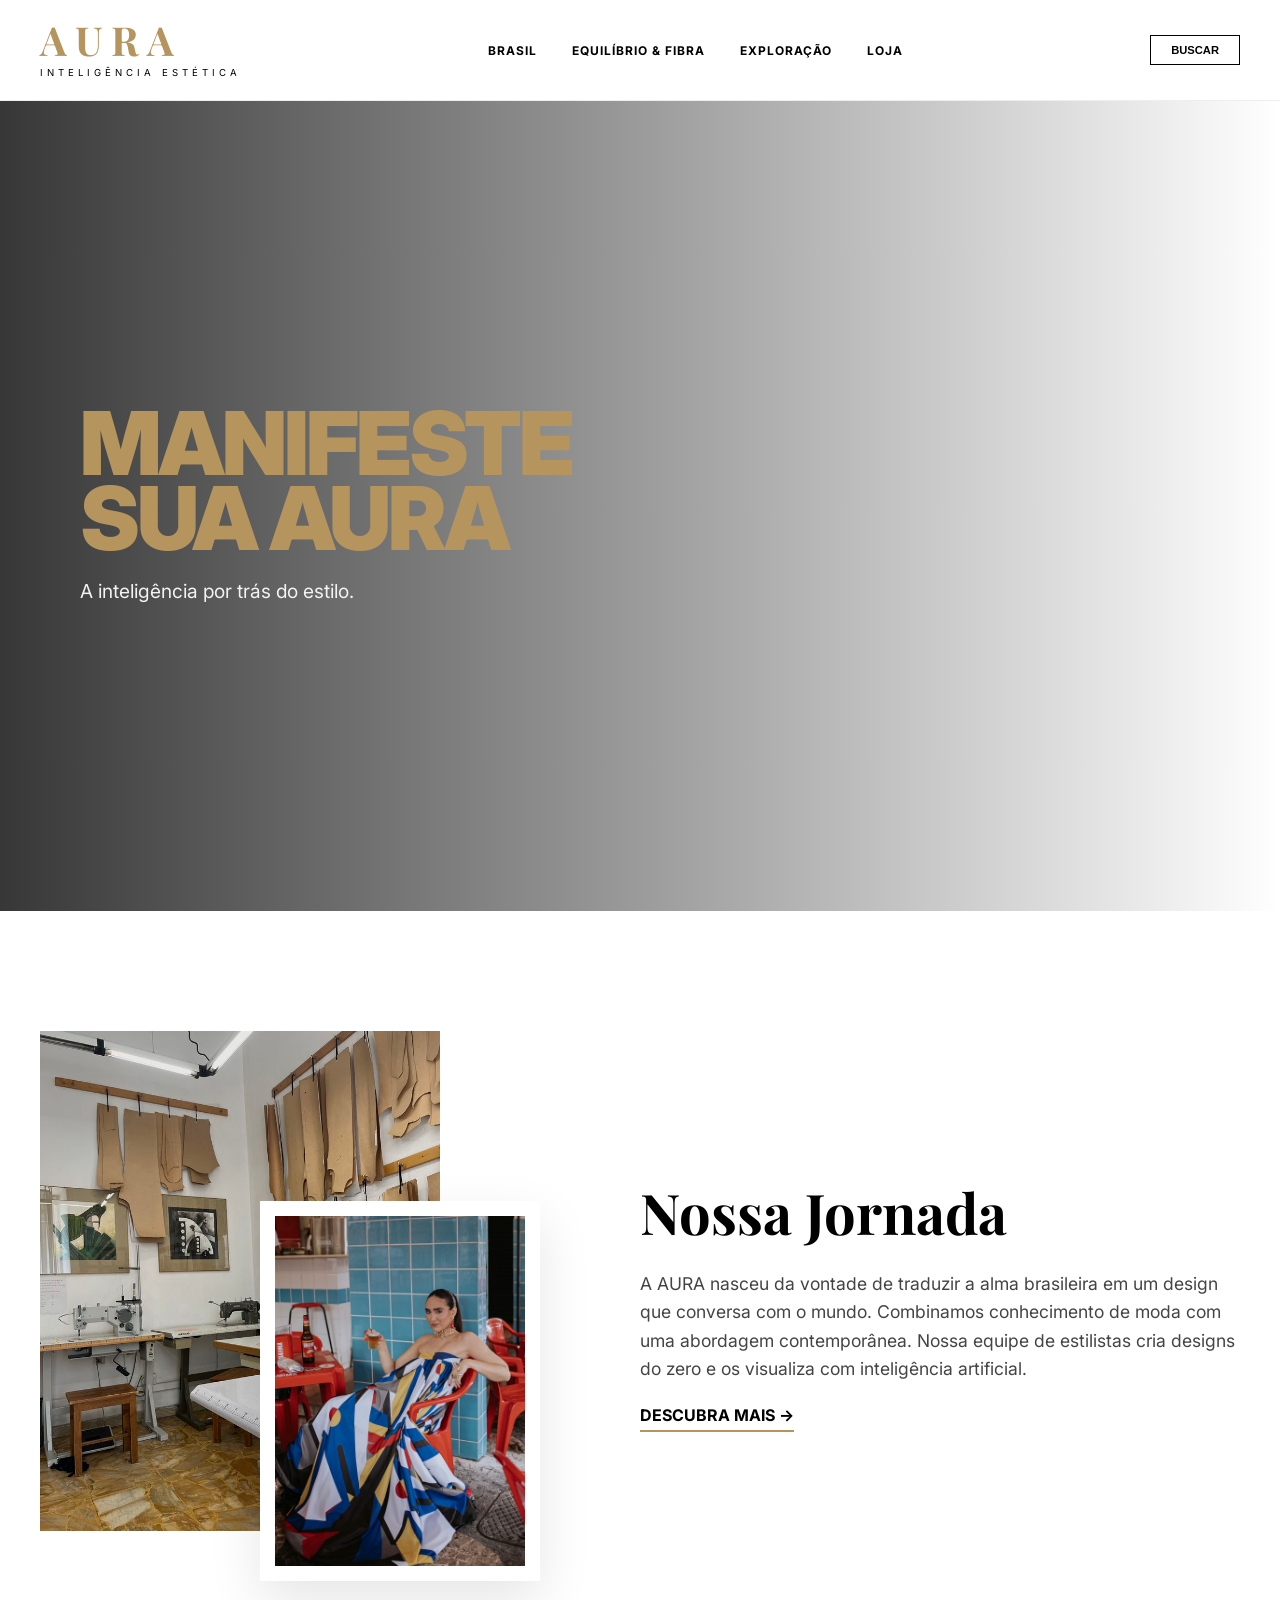
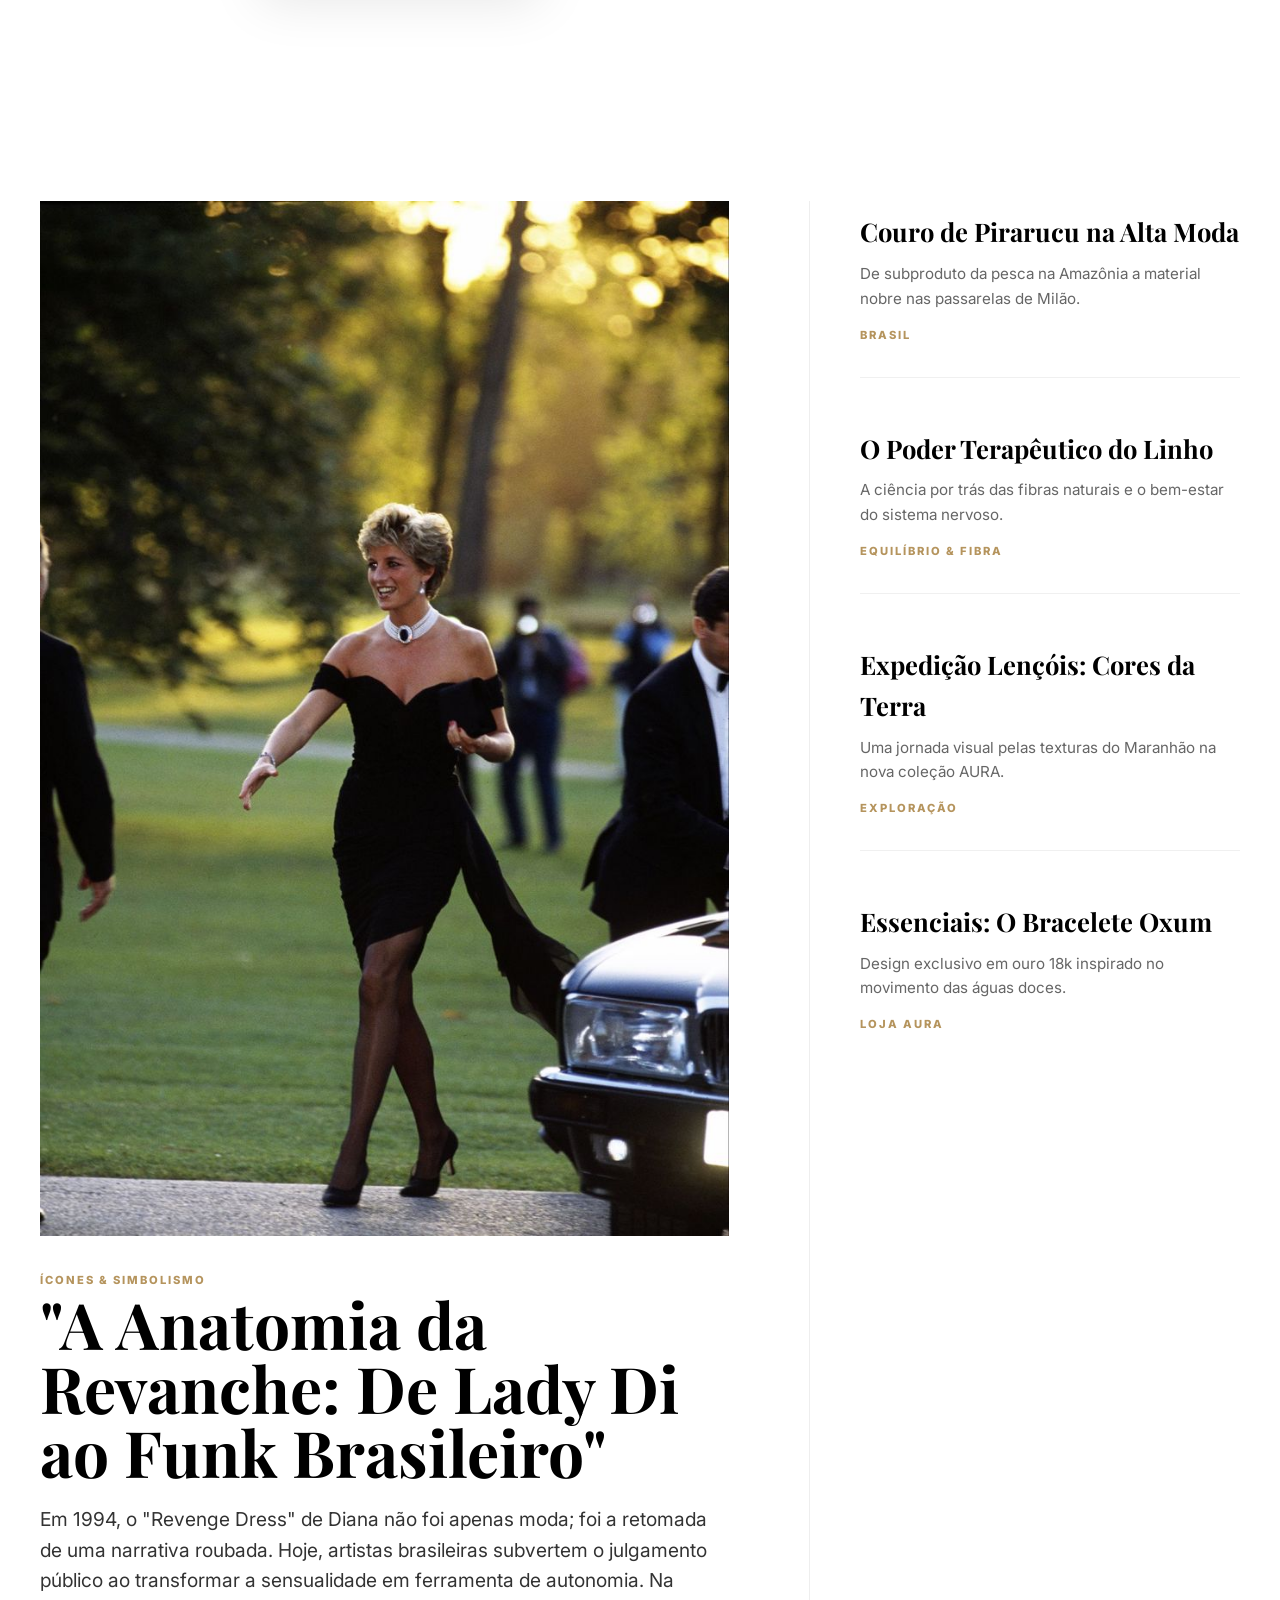
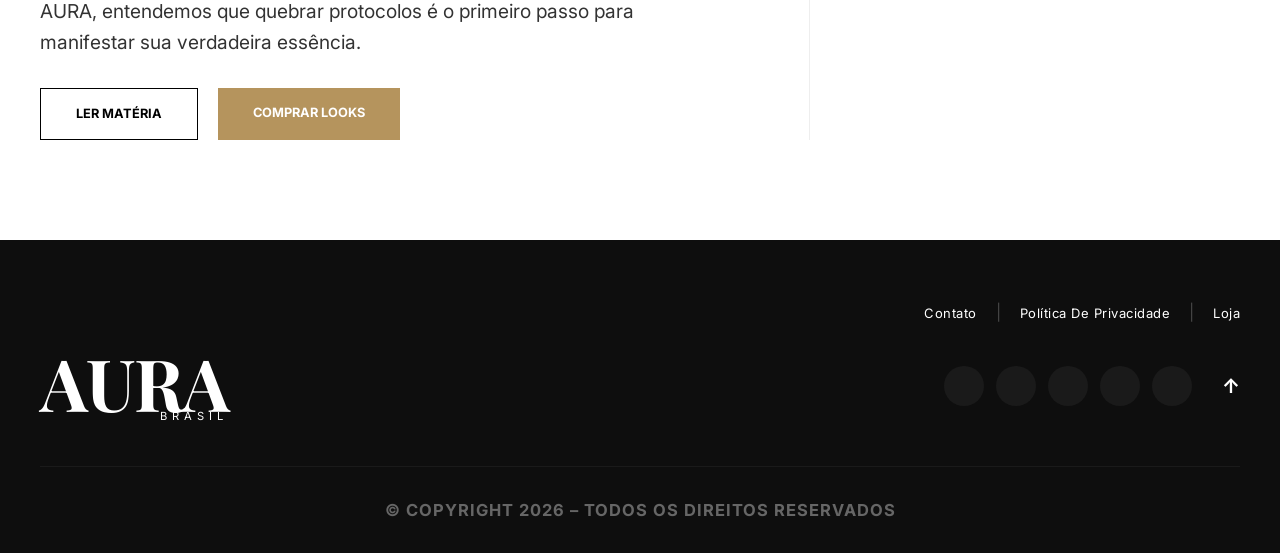
==== index.html @ c64dac4e "Versão local atual" ====
<!DOCTYPE html>
<html lang="pt-BR">
<head>
    <meta charset="UTF-8">
    <meta name="viewport" content="width=device-width, initial-scale=1.0">
    <meta name="description" content="AURA - Moda Global, Inteligência e Estilo">
    <title>AURA | Moda & Inteligência Global</title>
    
    <link href="https://fonts.googleapis.com/css2?family=Inter:wght@300;400;700&family=Playfair+Display:wght@700&display=swap" rel="stylesheet">
    <link rel="stylesheet" href="css/style.css"></head>
<body>

    <header class="cabecalho-principal">
        <div class="container-menu">
            <div class="logotipo">
                <h1>AURA</h1>
                <span>INTELIGÊNCIA ESTÉTICA</span>
            </div>
            
            <nav class="navegacao-principal">
                <ul>
                    <li><a href="seção/brasil.html">BRASIL</a></li>
                    <li><a href="#saude">EQUILÍBRIO & FIBRA</a></li>
                    <li><a href="#exploracao">EXPLORAÇÃO</a></li>
                    <li><a href="#loja" class="link-loja">LOJA</a></li>
                </ul>
            </nav>

            <div class="acoes-cabecalho">
                <button class="botao-busca">BUSCAR</button>
            </div>
        </div>
    </header>

    <section class="porta-entrada">
        <div class="video-container">
            <video autoplay muted loop playsinline class="video-fundo">
                <source src= video/entrada.mp4 type="video/mp4">
            </video>
            <div class="camada-escura"></div> 
        </div>

        <div class="conteudo-entrada">
            <h3 class="lema-aura">MANIFESTE <br> SUA AURA</h3>
            <p class="tagline">A inteligência por trás do estilo.</p>
            <div class="rodape-entrada">
               
            </div>
        </div>
    </section>

    <section id="historia" class="secao-historia">
        <div class="container-historia">
            <div class="imagens-historia">
                <img src= "img/trabalho-1.jpg"alt="Ateliê AURA" class="foto-maior">
                <img src="img/trabalho-2.jpg" alt=" Look AURA" class="foto-menor">
            </div>

            <div class="texto-historia">
                <h2 class="titulo-sessao">Nossa Jornada</h2>
                <p class="paragrafo-historia">
                    A AURA nasceu da vontade de traduzir a alma brasileira em um design que conversa com o mundo. Combinamos conhecimento de moda com uma abordagem contemporânea. Nossa equipe de estilistas cria designs do zero e os visualiza com inteligência artificial. 
                </p>
                <p class="paragrafo-historia">
                    
                </p>
                <a href="#" class="link-historia">DESCUBRA MAIS →</a>
            </div>
        </div>
    </section>

    <main class="grade-revista">
        <article class="artigo-principal">
            <div class="moldura-imagem">
                <img src="img/diana.jpg" alt="Princesa Diana - Revenge Dress"> 
            </div>
            <div class="conteudo-artigo">
                <span class="etiqueta">ÍCONES & SIMBOLISMO</span>
                <h3 class="titulo-destaque">"A Anatomia da Revanche: De Lady Di ao Funk Brasileiro"</h3>
                <p class="resumo">Em 1994, o "Revenge Dress" de Diana não foi apenas moda; foi a retomada de uma narrativa roubada. Hoje, artistas brasileiras subvertem o julgamento público ao transformar a sensualidade em ferramenta de autonomia. Na AURA, entendemos que quebrar protocolos é o primeiro passo para manifestar sua verdadeira essência.</p>
                
                <div class="acoes-artigo">
                    <a href="#" class="botao-ler">LER MATÉRIA</a>
                    <a href="#" class="botao-compra">COMPRAR LOOKS</a>
                </div>
            </div>
        </article>

        <aside class="barra-lateral">
            <article class="artigo-secundario">
                <h3>Couro de Pirarucu na Alta Moda</h3>
                <p>De subproduto da pesca na Amazônia a material nobre nas passarelas de Milão.</p>
                <span class="etiqueta">BRASIL</span>
            </article>

            <article class="artigo-secundario">
                <h3>O Poder Terapêutico do Linho</h3>
                <p>A ciência por trás das fibras naturais e o bem-estar do sistema nervoso.</p>
                <span class="etiqueta">EQUILÍBRIO & FIBRA</span>
            </article>

            <article class="artigo-secundario">
                <h3>Expedição Lençóis: Cores da Terra</h3>
                <p>Uma jornada visual pelas texturas do Maranhão na nova coleção AURA.</p>
                <span class="etiqueta">EXPLORAÇÃO</span>
            </article>

            <article class="artigo-secundario">
                <h3>Essenciais: O Bracelete Oxum</h3>
                <p>Design exclusivo em ouro 18k inspirado no movimento das águas doces.</p>
                <span class="etiqueta">LOJA AURA</span>
            </article>
        </aside>
    </main>
    <footer class="rodape-aura">
    <div class="container-superior-rodape">
        <nav class="links-auxiliares">
            <a href="#">Contato</a>
            <span class="divisor">|</span>
            <a href="#">Política De Privacidade</a>
            <span class="divisor">|</span>
            <a href="#">Loja</a>
        </nav>
    </div>

    <div class="container-principal-rodape">
        <div class="logo-rodape-fundo">
            <h2 class="logo-aura">AURA</h2>
            <span class="sub-logo">BRASIL</span>
        </div>

        <div class="sociais-e-topo">
            <div class="icones-sociais">
                <a href="#" class="circulo-social"><i class="fab fa-facebook-f"></i></a>
                <a href="#" class="circulo-social"><i class="fab fa-twitter"></i></a>
                <a href="#" class="circulo-social"><i class="fab fa-pinterest-p"></i></a>
                <a href="#" class="circulo-social"><i class="fab fa-instagram"></i></a>
                <a href="#" class="circulo-social"><i class="fab fa-tumblr"></i></a>
            </div>
            <a href="index.html" class="seta-topo">↑</a>
        </div>
    </div>

    <div class="copyright-bazaar">
        <h2>© COPYRIGHT 2026 – TODOS OS DIREITOS RESERVADOS </h2>
        
</footer>

</body>



</html>
---- css/style.css ----
:root {
    --ouro: #b5945d;
    --preto: #000000;
    --branco: #ffffff;
    --cinza-suave: #f9f9f9;
    --fonte-serif: 'Playfair Display', serif;
    --fonte-sans: 'Inter', sans-serif;
}

* {
    margin: 0;
    padding: 0;
    box-sizing: border-box;
}

html {
    scroll-behavior: smooth;
}

body {
    background-color: var(--branco);
    font-family: var(--fonte-sans);
    color: var(--preto);
    line-height: 1.6;
}

/* CABEÇALHO  */
.cabecalho-principal {
    background-color: var(--branco);
    border-bottom: 1px solid #eeeeee;
    padding: 20px 0;
    position: sticky;
    top: 0;
    z-index: 1000;
}

.container-menu {
    max-width: 1400px;
    margin: 0 auto;
    display: flex;
    justify-content: space-between;
    align-items: center;
    padding: 0 40px;
}

.logotipo h1 {
    font-family: var(--fonte-serif);
    font-size: 2.5rem;
    letter-spacing: 8px;
    color: var(--ouro);
    line-height: 1;
}

.logotipo span {
    font-size: 0.6rem;
    letter-spacing: 4px;
    display: block;
    color: var(--preto);
    text-align: center;
    margin-top: 5px;
}

.navegacao-principal ul {
    display: flex;
    list-style: none;
    gap: 35px;
}

.navegacao-principal a {
    text-decoration: none;
    color: var(--preto);
    font-size: 0.75rem;
    font-weight: 700;
    letter-spacing: 1px;
    transition: 0.3s;
}

.navegacao-principal a:hover {
    color: var(--ouro);
}

.botao-busca {
    background: none;
    border: 1px solid var(--preto);
    padding: 8px 20px;
    font-size: 0.7rem;
    font-weight: 700;
    cursor: pointer;
}

/* VÍDEO DE ENTRADA*/
.porta-entrada {
    position: relative;
    height: 90vh;
    width: 100%;
    overflow: hidden;
    display: flex;
    align-items: center; 
    justify-content: flex-start; 
}


.video-container {
    position: absolute;
    top: 0;
    left: 0;
    width: 100%;
    height: 100%;
    z-index: -1;
}

.video-fundo {
    width: 100%;
    height: 100%;
    object-fit: cover;
}

.camada-escura {
    position: absolute;
    top: 0;
    left: 0;
    width: 100%;
    height: 100%;
    background: linear-gradient(to right, rgba(5, 5, 5, 0.8) 0%, rgba(0, 0, 0, 0) 100%);
}

.conteudo-entrada {
    max-width: 1400px;
    margin: 0;
    padding: 0 80px; 
    width: 100%;
    display: flex;
    flex-direction: column;
    align-items: flex-start; 
    text-align: left;
    z-index: 2;
}
.lema-aura {
    align-self: flex-start;
}


.lema-aura {
    font-size: clamp(3rem, 10vw, 5.5rem);
    font-weight: 900;
    line-height: 0.85;
    letter-spacing: -3px;
    text-transform: uppercase;
    color: #b5945d;
}

.tagline {
    font-size: 1.2rem;
    color: var(--ouro);
    margin-top: 20px;
    color: #f5f2f2;
}

/* --- SEÇÃO HISTÓRIA --- */
.secao-historia {
    padding: 120px 40px;
    background-color: var(--branco);
}

.container-historia {
    max-width: 1200px;
    margin: 0 auto;
    display: flex;
    gap: 100px;
    align-items: center;
}

.imagens-historia {
    position: relative;
    width: 500px;
    height: 550px;
    flex-shrink: 0;
}

.imagens-historia img {
    position: absolute;
    object-fit: cover;
    display: block;
}

.foto-maior {
    width: 400px !important;
    height: 500px !important;
    top: 0;
    left: 0;
    z-index: 1;
    background-color: #eee;
}

.foto-menor {
    width: 280px !important;
    height: 380px !important;
    bottom: 0;
    right: 0;
    z-index: 2;
    border: 15px solid var(--branco);
    box-shadow: 0 20px 50px rgba(0,0,0,0.1);
    background-color: #ddd;
}

.titulo-sessao {
    font-family: var(--fonte-serif);
    font-size: 3.5rem;
    line-height: 1;
    margin-bottom: 30px;
}

.paragrafo-historia {
    color: #444;
    margin-bottom: 20px;
    font-size: 1.1rem;
}

.link-historia {
    text-decoration: none;
    color: var(--preto);
    font-weight: 700;
    border-bottom: 2px solid var(--ouro);
    padding-bottom: 5px;
}

/* GRADE DE REVISTA */
.grade-revista {
    max-width: 1400px;
    margin: 100px auto;
    display: grid;
    grid-template-columns: 1.6fr 1fr;
    gap: 80px;
    padding: 0 40px;
}

.artigo-principal {
    display: flex;
    flex-direction: column; 
}

.moldura-imagem {
    width: 100%;
    margin-bottom: 30px;
}

.moldura-imagem img {
    width: 100%;
    height: auto;
    display: block;
}

.etiqueta {
    font-size: 0.7rem;
    font-weight: 800;
    color: var(--ouro);
    letter-spacing: 2px;
    text-transform: uppercase;
    margin-bottom: 15px;
}

.titulo-destaque {
    font-family: var(--fonte-serif);
    font-size: clamp(2.5rem, 5vw, 4rem);
    line-height: 1;
    margin-bottom: 20px;
}

.resumo {
    font-size: 1.2rem;
    color: #333;
    margin-bottom: 30px;
}

.acoes-artigo {
    display: flex;
    gap: 20px;
}

.botao-ler, .botao-compra {
    padding: 15px 35px;
    font-size: 0.8rem;
    font-weight: 700;
    text-decoration: none;
    transition: 0.3s;
}

.botao-ler {
    border: 1px solid var(--preto);
    color: var(--preto);
}

.botao-ler:hover {
    background: var(--preto);
    color: var(--branco);
}

.botao-compra {
    background: var(--ouro);
    color: var(--branco);
}

/* --- BARRA LATERAL --- */
.barra-lateral {
    border-left: 1px solid #eeeeee;
    padding-left: 50px;
}

.artigo-secundario {
    margin-bottom: 50px;
    padding-bottom: 30px;
    border-bottom: 1px solid #f0f0f0;
}

.artigo-secundario:last-child {
    border: none;
}

.artigo-secundario h3 {
    font-family: var(--fonte-serif);
    font-size: 1.6rem;
    margin: 10px 0;
}

.artigo-secundario p {
    font-size: 0.95rem;
    color: #666;
    margin-bottom: 10px;
}
.card-editorial {
    background: #fff;
    max-width: 350px;
}

.porta-entrada-brasil {
    position: relative;
    height: 85vh; /* Quase a tela toda para dar impacto */
    width: 100%;
    display: flex;
    align-items: center; /* Centraliza verticalmente */
    justify-content: flex-start; /* Alinha o texto na ESQUERDA */
    overflow: hidden;
}

.img-container-brasil {
    position: absolute;
    top: 0; left: 0;
    width: 100%; height: 100%;
    z-index: 1;
}

.img-fundo-brasil {
    width: 100%;
    height: 100%;
    object-fit: cover; /* Garante que a foto preencha tudo sem achatar */
    object-position: center;
}

/* Camada de escurecimento degradê (mais chique que cor sólida) */
.overlay-editorial {
    position: absolute;
    top: 0; left: 0;
    width: 100%; height: 100%;
    background: linear-gradient(90deg, rgba(0,0,0,0.6) 0%, rgba(0,0,0,0) 60%);
    z-index: 2;
}

.conteudo-entrada-editorial {
    position: relative;
    z-index: 3;
    padding-left: 80px; /* Recuo lateral para o texto não colar na borda */
    max-width: 700px;
    color:#b5945d;
}

.etiqueta-brasil {
    font-size: 0.75rem;
    letter-spacing: 4px;
    text-transform: uppercase;
    color: var(--ouro); /* Um detalhe em dourado aqui fica chique */
    margin-bottom: 15px;
    display: block;
}

.titulo-brasil {
    --fonte-serif: 'Playfair Display', serif;
    --fonte-sans: 'Inter', sans-serif;
    font-size: 5.5rem; /* Grande como uma manchete */
   titulo-brasil-ouro {
    font-family: 'Playfair Display', serif;
    font-size: 6rem;
    color: #b5945d; /* Seu dourado da paleta */
    line-height: 0.9;
    margin-bottom: 20px;
    
    /* O SEGREDO: Uma sombra interna e externa para dar leitura */
    text-shadow: 
        2px 2px 4px rgba(0, 0, 0, 0.3), /* Sombra suave para destacar do fundo claro */
        0px 0px 15px rgba(181, 148, 93, 0.2); /* Um brilho dourado sutil em volta */
    
    /* Refino extra */
    font-weight: 700;
    letter-spacing: -2px;
}

/* Ajuste na Camada Escura para o Dourado brilhar */
}

.subtitulo-brasil {
    font-size: 1.1rem;
    letter-spacing: 2px;
    font-weight: 300;
    text-transform: lowercase; /* Estilo editorial minimalista */
    border-left: 2px solid var(--branco);
    padding-left: 20px;
}
.secao-manifesto-br {
    padding: 100px 80px;
    background-color: #fcfcfc; 
    display: flex;
    justify-content: center;
    
}

.container-manifesto {
    max-width: 1200px;
    display: flex;
    grid-template-columns: 1fr 1fr;
    gap: 80px;
    align-items: center;
}

.label {
    font-size: 0.7rem;
    letter-spacing: 3px;
    color: #888;
    display: block;
    margin-bottom: 20px;
}

.col-texto h2 {
    font-family: 'Playfair Display', serif;
    font-size: 3rem;
    color: #000;
    line-height: 1.1;
    margin-bottom: 30px;
}

.col-texto p {
    font-family: 'Inter', sans-serif;
    line-height: 1.8;
    color: #444;
    margin-bottom: 40px;
}

.link-explorar {
    text-decoration: none;
    color: #b5945d; /
    font-weight: 700;
    letter-spacing: 1px;
    font-size: 0.9rem;
}

.col-imagem-detalhe img {
    width: 100%;
    height: 500px;
    object-fit: cover;
    filter: grayscale(30%); 
}




.vitrine-brasil {
    padding: 100px 40px;
    background-color: #ffffff;
}

.cabecalho-vitrine {
    text-align: center;
    margin-bottom: 60px;
}

.cabecalho-vitrine h2 {
    font-family: 'Playfair Display', serif;
    font-size: 2.5rem;
    color: #000;
}

.grade-produtos {
    display: grid;
    grid-template-columns: repeat(auto-fit, minmax(300px, 1fr));
    gap: 30px;
    max-width: 1400px;
    margin: 0 auto;
}

.card-produto {
    position: relative;
    transition: transform 0.4s ease;
}

.imagem-wrapper {
    position: relative;
    height: 450px;
    overflow: hidden;
    background-color: #f5f5f5;
}

.imagem-wrapper img {
    width: 100%;
    height: 100%;
    object-fit: cover;
    transition: transform 0.6s ease;
}

/* Efeito de zoom na imagem ao passar o mouse */
.card-produto:hover .imagem-wrapper img {
    transform: scale(1.05);
}

.tag-tecnologia {
    position: absolute;
    top: 20px;
    left: 20px;
    background: rgba(255, 255, 255, 0.9);
    color: #000;
    padding: 5px 12px;
    font-size: 10px;
    letter-spacing: 1px;
    text-transform: uppercase;
    font-weight: 700;
}

.info-produto {
    padding: 20px 0;
    text-align: left;
}

.info-produto h3 {
    font-size: 1rem;
    font-weight: 400;
    margin-bottom: 5px;
    letter-spacing: 1px;
}

.preco {
    color: var(--ouro);
    font-weight: 700;
    font-size: 0.9rem;
}

.btn-adicionar {
    margin-top: 15px;
    background: none;
    border: 1px solid #000;
    padding: 10px 20px;
    font-size: 0.7rem;
    letter-spacing: 2px;
    cursor: pointer;
    transition: 0.3s;
}

.btn-adicionar:hover {
    background: #000;
    color: #fff;
}














































.rodape-aura {
    background-color: #0e0e0e; /* Um preto levemente suavizado como na imagem */
    padding: 60px 40px 30px;
    color: #ffffff;
    font-family: 'Inter', sans-serif;
}

/* Links do Topo do Rodapé */
.container-superior-rodape {
    max-width: 1400px;
    margin: 0 auto;
    display: flex;
    justify-content: flex-end; /* Alinha os links à direita */
    margin-bottom: 20px;
}

.links-auxiliares a {
    color: #ffffff;
    text-decoration: none;
    font-size: 13px;
    letter-spacing: 0.5px;
}

.divisor {
    color: #444;
    margin: 0 15px;
}

/* Linha da Logo e Ícones */
.container-principal-rodape {
    max-width: 1400px;
    margin: 0 auto;
    display: flex;
    justify-content: space-between;
    align-items: center;
    border-bottom: none;
    padding-bottom: 40px;
}

.logo-aura {
    font-family: 'Playfair Display', serif;
    font-size: 4.5rem; /* Logo bem grande como na Bazaar */
    letter-spacing: -2px;
    line-height: 1;
}

.sub-logo {
    font-size: 0.7rem;
    letter-spacing: 5px;
    display: block;
    text-align: right;
    margin-top: -10px;
}

/* Ícones Sociais (Círculos) */
.sociais-e-topo {
    display: flex;
    align-items: center;
    gap: 30px;
}

.icones-sociais {
    display: flex;
    gap: 12px;
}

.circulo-social {
    width: 40px;
    height: 40px;
    background-color: #1a1a1a; /* Cinza bem escuro */
    border-radius: 50%;
    display: flex;
    align-items: center;
    justify-content: center;
    color: #ffffff;
    text-decoration: none;
    font-size: 14px;
    transition: 0.3s;
}

.circulo-social:hover {
    background-color: #333;
}

.seta-topo {
    text-decoration: none;
    color: #ffffff;
    font-size: 20px;
    font-weight: bold;
}

/* Copyright Final */
.copyright-bazaar {
    text-align: center;
    border-top: 1px solid #1a1a1a;
    padding-top: 30px;
    font-size: 11px;
    color: #666;
    letter-spacing: 1px;
    text-transform: uppercase;
}

.selo-desenvolvimento {
    margin-top: 15px;
    font-size: 10px;
    color: #444;
}
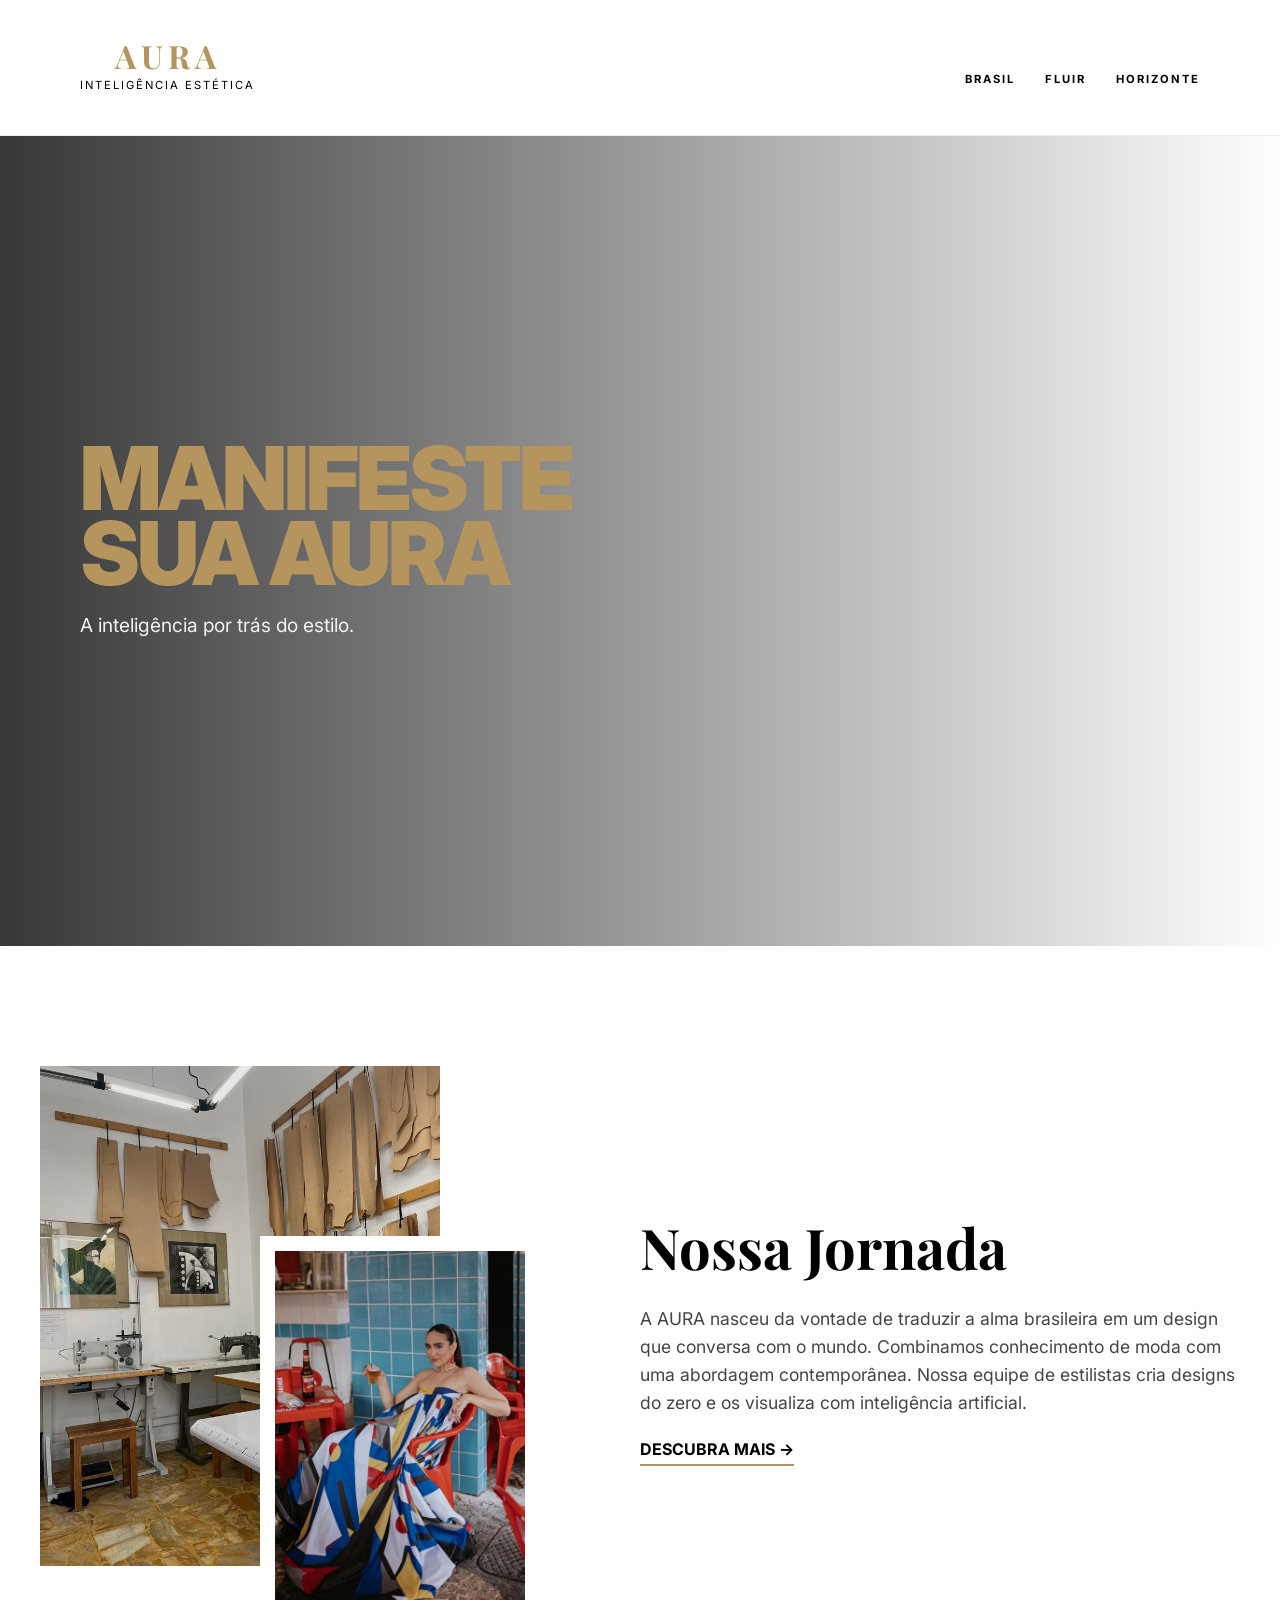
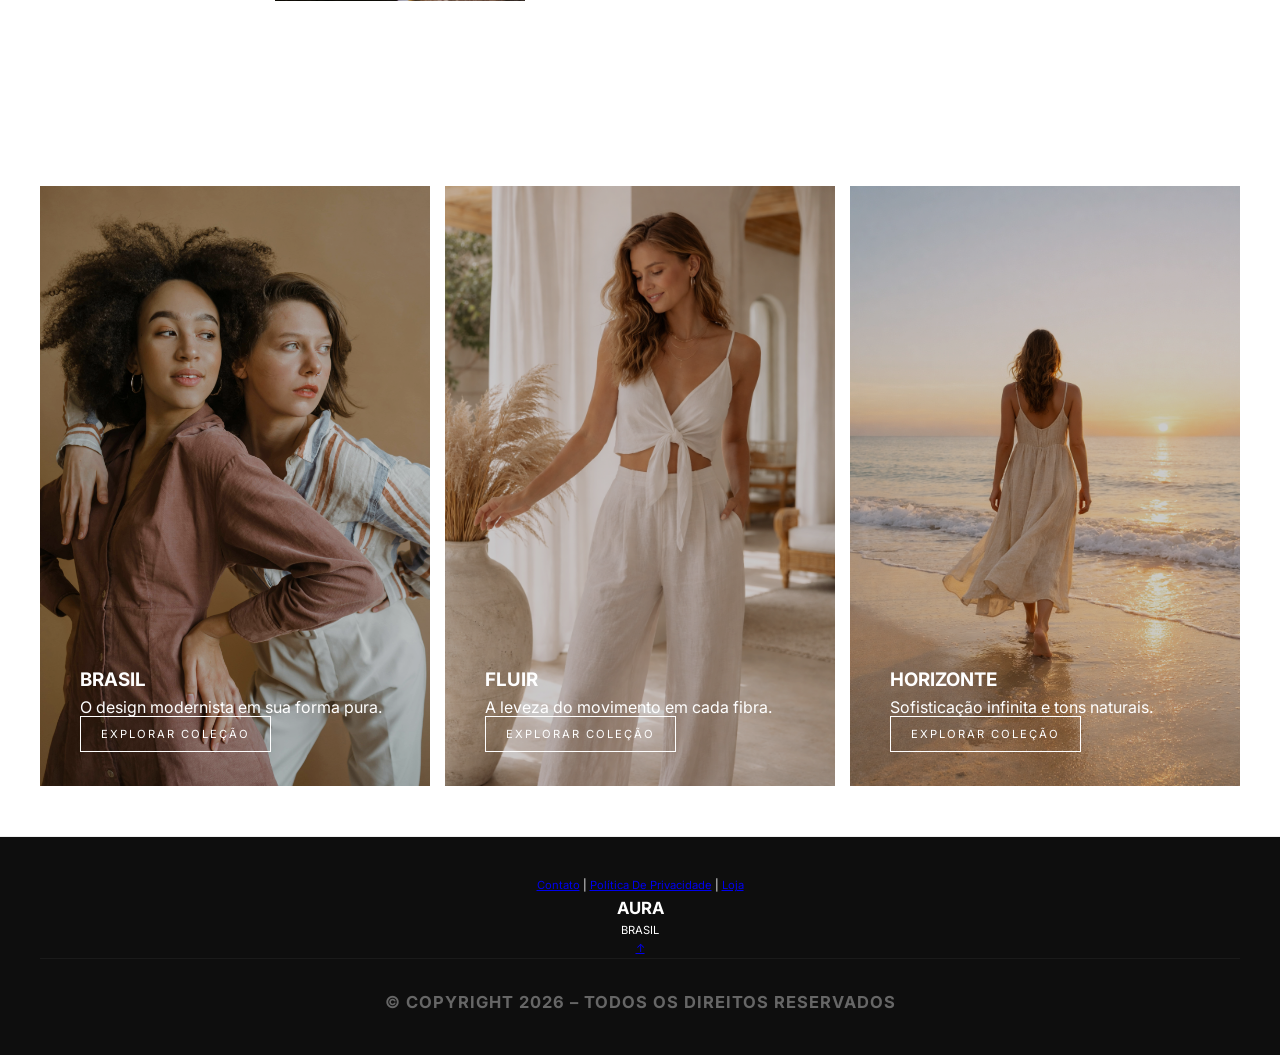
==== commit cebfcb7f: "Pequenas alterações nas seções" ====
--- a/index.html
+++ b/index.html
@@ -7,7 +7,8 @@
     <title>AURA | Moda & Inteligência Global</title>
     
     <link href="https://fonts.googleapis.com/css2?family=Inter:wght@300;400;700&family=Playfair+Display:wght@700&display=swap" rel="stylesheet">
-    <link rel="stylesheet" href="css/style.css"></head>
+    <link rel="stylesheet" href="css/style.css">
+</head>
 <body>
 
     <header class="cabecalho-principal">
@@ -20,22 +21,18 @@
             <nav class="navegacao-principal">
                 <ul>
                     <li><a href="seção/brasil.html">BRASIL</a></li>
-                    <li><a href="#saude">EQUILÍBRIO & FIBRA</a></li>
-                    <li><a href="#exploracao">EXPLORAÇÃO</a></li>
-                    <li><a href="#loja" class="link-loja">LOJA</a></li>
+                    <li><a href="seção/fluir.html">FLUIR</a></li>
+                    <li><a href="seção/horizonte.html" class="link-loja">HORIZONTE</a></li>
                 </ul>
             </nav>
 
-            <div class="acoes-cabecalho">
-                <button class="botao-busca">BUSCAR</button>
-            </div>
         </div>
     </header>
 
     <section class="porta-entrada">
         <div class="video-container">
             <video autoplay muted loop playsinline class="video-fundo">
-                <source src= video/entrada.mp4 type="video/mp4">
+                <source src="video/entrada.mp4" type="video/mp4">
             </video>
             <div class="camada-escura"></div> 
         </div>
@@ -43,17 +40,14 @@
         <div class="conteudo-entrada">
             <h3 class="lema-aura">MANIFESTE <br> SUA AURA</h3>
             <p class="tagline">A inteligência por trás do estilo.</p>
-            <div class="rodape-entrada">
-               
-            </div>
         </div>
     </section>
 
     <section id="historia" class="secao-historia">
         <div class="container-historia">
             <div class="imagens-historia">
-                <img src= "img/trabalho-1.jpg"alt="Ateliê AURA" class="foto-maior">
-                <img src="img/trabalho-2.jpg" alt=" Look AURA" class="foto-menor">
+                <img src="img/trabalho-1.jpg" alt="Ateliê AURA" class="foto-maior">
+                <img src="img/trabalho-2.jpg" alt="Look AURA" class="foto-menor">
             </div>
 
             <div class="texto-historia">
@@ -61,93 +55,74 @@
                 <p class="paragrafo-historia">
                     A AURA nasceu da vontade de traduzir a alma brasileira em um design que conversa com o mundo. Combinamos conhecimento de moda com uma abordagem contemporânea. Nossa equipe de estilistas cria designs do zero e os visualiza com inteligência artificial. 
                 </p>
-                <p class="paragrafo-historia">
-                    
-                </p>
                 <a href="#" class="link-historia">DESCUBRA MAIS →</a>
             </div>
         </div>
     </section>
 
-    <main class="grade-revista">
-        <article class="artigo-principal">
-            <div class="moldura-imagem">
-                <img src="img/diana.jpg" alt="Princesa Diana - Revenge Dress"> 
-            </div>
-            <div class="conteudo-artigo">
-                <span class="etiqueta">ÍCONES & SIMBOLISMO</span>
-                <h3 class="titulo-destaque">"A Anatomia da Revanche: De Lady Di ao Funk Brasileiro"</h3>
-                <p class="resumo">Em 1994, o "Revenge Dress" de Diana não foi apenas moda; foi a retomada de uma narrativa roubada. Hoje, artistas brasileiras subvertem o julgamento público ao transformar a sensualidade em ferramenta de autonomia. Na AURA, entendemos que quebrar protocolos é o primeiro passo para manifestar sua verdadeira essência.</p>
-                
-                <div class="acoes-artigo">
-                    <a href="#" class="botao-ler">LER MATÉRIA</a>
-                    <a href="#" class="botao-compra">COMPRAR LOOKS</a>
-                </div>
-            </div>
-        </article>
+    <section class="vitrine-colecoes">
 
-        <aside class="barra-lateral">
-            <article class="artigo-secundario">
-                <h3>Couro de Pirarucu na Alta Moda</h3>
-                <p>De subproduto da pesca na Amazônia a material nobre nas passarelas de Milão.</p>
-                <span class="etiqueta">BRASIL</span>
-            </article>
+    <article class="card-colecao">
+        <img src="img/brasil.jpg" alt="Coleção Brasil">
+        <div class="overlay-colecao">
+            <h3>BRASIL</h3>
+            <p>O design modernista em sua forma pura.</p>
+            <a href="seção/brasil.html" class="btn-shop">EXPLORAR COLEÇÃO</a>
+        </div>
+    </article>
 
-            <article class="artigo-secundario">
-                <h3>O Poder Terapêutico do Linho</h3>
-                <p>A ciência por trás das fibras naturais e o bem-estar do sistema nervoso.</p>
-                <span class="etiqueta">EQUILÍBRIO & FIBRA</span>
-            </article>
+    <article class="card-colecao">
+        <img src="img/fluir.jpg" alt="Coleção Fluir">
+        <div class="overlay-colecao">
+            <h3>FLUIR</h3>
+            <p>A leveza do movimento em cada fibra.</p>
+            <a href="seção/fluir.html" class="btn-shop">EXPLORAR COLEÇÃO</a>
+        </div>
+    </article>
 
-            <article class="artigo-secundario">
-                <h3>Expedição Lençóis: Cores da Terra</h3>
-                <p>Uma jornada visual pelas texturas do Maranhão na nova coleção AURA.</p>
-                <span class="etiqueta">EXPLORAÇÃO</span>
-            </article>
+    <section class="card-colecao">
+        <img src="img/horizonte.png" alt="Coleção Horizonte">
+        <div class="overlay-colecao">
+            <h3>HORIZONTE</h3>
+            <p>Sofisticação infinita e tons naturais.</p>
+            <a href="seção/horizonte.html" class="btn-shop">EXPLORAR COLEÇÃO</a>
+        </div>
+    </section>
 
-            <article class="artigo-secundario">
-                <h3>Essenciais: O Bracelete Oxum</h3>
-                <p>Design exclusivo em ouro 18k inspirado no movimento das águas doces.</p>
-                <span class="etiqueta">LOJA AURA</span>
-            </article>
-        </aside>
-    </main>
+</section>
     <footer class="rodape-aura">
-    <div class="container-superior-rodape">
-        <nav class="links-auxiliares">
-            <a href="#">Contato</a>
-            <span class="divisor">|</span>
-            <a href="#">Política De Privacidade</a>
-            <span class="divisor">|</span>
-            <a href="#">Loja</a>
-        </nav>
-    </div>
-
-    <div class="container-principal-rodape">
-        <div class="logo-rodape-fundo">
-            <h2 class="logo-aura">AURA</h2>
-            <span class="sub-logo">BRASIL</span>
+        <div class="container-superior-rodape">
+            <nav class="links-auxiliares">
+                <a href="#">Contato</a>
+                <span class="divisor">|</span>
+                <a href="#">Política De Privacidade</a>
+                <span class="divisor">|</span>
+                <a href="#">Loja</a>
+            </nav>
         </div>
 
-        <div class="sociais-e-topo">
-            <div class="icones-sociais">
-                <a href="#" class="circulo-social"><i class="fab fa-facebook-f"></i></a>
-                <a href="#" class="circulo-social"><i class="fab fa-twitter"></i></a>
-                <a href="#" class="circulo-social"><i class="fab fa-pinterest-p"></i></a>
-                <a href="#" class="circulo-social"><i class="fab fa-instagram"></i></a>
-                <a href="#" class="circulo-social"><i class="fab fa-tumblr"></i></a>
+        <div class="container-principal-rodape">
+            <div class="logo-rodape-fundo">
+                <h2 class="logo-aura">AURA</h2>
+                <span class="sub-logo">BRASIL</span>
             </div>
-            <a href="index.html" class="seta-topo">↑</a>
+
+            <div class="sociais-e-topo">
+                <div class="icones-sociais">
+                    <a href="#" class="circulo-social"><i class="fab fa-facebook-f"></i></a>
+                    <a href="#" class="circulo-social"><i class="fab fa-twitter"></i></a>
+                    <a href="#" class="circulo-social"><i class="fab fa-pinterest-p"></i></a>
+                    <a href="#" class="circulo-social"><i class="fab fa-instagram"></i></a>
+                    <a href="#" class="circulo-social"><i class="fab fa-tumblr"></i></a>
+                </div>
+                <a href="index.html" class="seta-topo">↑</a>
+            </div>
         </div>
-    </div>
 
-    <div class="copyright-bazaar">
-        <h2>© COPYRIGHT 2026 – TODOS OS DIREITOS RESERVADOS </h2>
-        
-</footer>
+        <div class="copyright-bazaar">
+            <h2>© COPYRIGHT 2026 – TODOS OS DIREITOS RESERVADOS</h2>
+        </div>
+    </footer>
 
 </body>
-
-
-
-</html> +</html>
--- a/css/style.css
+++ b/css/style.css
@@ -1,4 +1,6 @@
-
+/* 
+   CONFIGURAÇÕES GERAIS
+    */
 :root {
     --ouro: #b5945d;
     --preto: #000000;
@@ -25,7 +27,9 @@
     line-height: 1.6;
 }
 
-/* CABEÇALHO  */
+/* 
+   CABEÇALHO
+    */
 .cabecalho-principal {
     background-color: var(--branco);
     border-bottom: 1px solid #eeeeee;
@@ -89,17 +93,18 @@
     cursor: pointer;
 }
 
-/* VÍDEO DE ENTRADA*/
+/* 
+    SEÇÃO VÍDEO (HERO)
+   */
 .porta-entrada {
     position: relative;
     height: 90vh;
     width: 100%;
     overflow: hidden;
     display: flex;
-    align-items: center; 
-    justify-content: flex-start; 
-}
-
+    align-items: center;
+    justify-content: flex-start;
+}
 
 .video-container {
     position: absolute;
@@ -126,20 +131,13 @@
 }
 
 .conteudo-entrada {
-    max-width: 1400px;
-    margin: 0;
-    padding: 0 80px; 
+    padding: 0 80px;
     width: 100%;
     display: flex;
     flex-direction: column;
-    align-items: flex-start; 
-    text-align: left;
+    align-items: flex-start;
     z-index: 2;
 }
-.lema-aura {
-    align-self: flex-start;
-}
-
 
 .lema-aura {
     font-size: clamp(3rem, 10vw, 5.5rem);
@@ -152,12 +150,13 @@
 
 .tagline {
     font-size: 1.2rem;
-    color: var(--ouro);
     margin-top: 20px;
     color: #f5f2f2;
 }
 
-/* --- SEÇÃO HISTÓRIA --- */
+/* 
+    SEÇÃO HISTÓRIA
+   */
 .secao-historia {
     padding: 120px 40px;
     background-color: var(--branco);
@@ -178,30 +177,23 @@
     flex-shrink: 0;
 }
 
-.imagens-historia img {
+.foto-maior {
+    width: 400px;
+    height: 500px;
+    top: 0;
+    left: 0;
     position: absolute;
     object-fit: cover;
-    display: block;
-}
-
-.foto-maior {
-    width: 400px !important;
-    height: 500px !important;
-    top: 0;
-    left: 0;
-    z-index: 1;
-    background-color: #eee;
 }
 
 .foto-menor {
-    width: 280px !important;
-    height: 380px !important;
+    width: 280px;
+    height: 380px;
     bottom: 0;
     right: 0;
-    z-index: 2;
+    position: absolute;
     border: 15px solid var(--branco);
-    box-shadow: 0 20px 50px rgba(0,0,0,0.1);
-    background-color: #ddd;
+    object-fit: cover;
 }
 
 .titulo-sessao {
@@ -225,485 +217,64 @@
     padding-bottom: 5px;
 }
 
-/* GRADE DE REVISTA */
-.grade-revista {
-    max-width: 1400px;
-    margin: 100px auto;
+/*
+   VITRINE DE COLEÇÕES
+   */
+.vitrine-colecoes {
     display: grid;
-    grid-template-columns: 1.6fr 1fr;
-    gap: 80px;
+    grid-template-columns: repeat(3, 1fr);
+    gap: 15px;
     padding: 0 40px;
-}
-
-.artigo-principal {
-    display: flex;
-    flex-direction: column; 
-}
-
-.moldura-imagem {
-    width: 100%;
-    margin-bottom: 30px;
-}
-
-.moldura-imagem img {
-    width: 100%;
-    height: auto;
-    display: block;
-}
-
-.etiqueta {
-    font-size: 0.7rem;
-    font-weight: 800;
-    color: var(--ouro);
-    letter-spacing: 2px;
-    text-transform: uppercase;
-    margin-bottom: 15px;
-}
-
-.titulo-destaque {
-    font-family: var(--fonte-serif);
-    font-size: clamp(2.5rem, 5vw, 4rem);
-    line-height: 1;
-    margin-bottom: 20px;
-}
-
-.resumo {
-    font-size: 1.2rem;
-    color: #333;
-    margin-bottom: 30px;
-}
-
-.acoes-artigo {
-    display: flex;
-    gap: 20px;
-}
-
-.botao-ler, .botao-compra {
-    padding: 15px 35px;
-    font-size: 0.8rem;
-    font-weight: 700;
-    text-decoration: none;
-    transition: 0.3s;
-}
-
-.botao-ler {
-    border: 1px solid var(--preto);
-    color: var(--preto);
-}
-
-.botao-ler:hover {
-    background: var(--preto);
-    color: var(--branco);
-}
-
-.botao-compra {
-    background: var(--ouro);
-    color: var(--branco);
-}
-
-/* --- BARRA LATERAL --- */
-.barra-lateral {
-    border-left: 1px solid #eeeeee;
-    padding-left: 50px;
-}
-
-.artigo-secundario {
-    margin-bottom: 50px;
-    padding-bottom: 30px;
-    border-bottom: 1px solid #f0f0f0;
-}
-
-.artigo-secundario:last-child {
-    border: none;
-}
-
-.artigo-secundario h3 {
-    font-family: var(--fonte-serif);
-    font-size: 1.6rem;
-    margin: 10px 0;
-}
-
-.artigo-secundario p {
-    font-size: 0.95rem;
-    color: #666;
-    margin-bottom: 10px;
-}
-.card-editorial {
-    background: #fff;
-    max-width: 350px;
-}
-
-.porta-entrada-brasil {
+    margin: 50px 0;
+}
+
+.card-colecao {
     position: relative;
-    height: 85vh; /* Quase a tela toda para dar impacto */
-    width: 100%;
-    display: flex;
-    align-items: center; /* Centraliza verticalmente */
-    justify-content: flex-start; /* Alinha o texto na ESQUERDA */
+    height: 600px;
     overflow: hidden;
-}
-
-.img-container-brasil {
-    position: absolute;
-    top: 0; left: 0;
-    width: 100%; height: 100%;
-    z-index: 1;
-}
-
-.img-fundo-brasil {
-    width: 100%;
-    height: 100%;
-    object-fit: cover; /* Garante que a foto preencha tudo sem achatar */
-    object-position: center;
-}
-
-/* Camada de escurecimento degradê (mais chique que cor sólida) */
-.overlay-editorial {
-    position: absolute;
-    top: 0; left: 0;
-    width: 100%; height: 100%;
-    background: linear-gradient(90deg, rgba(0,0,0,0.6) 0%, rgba(0,0,0,0) 60%);
-    z-index: 2;
-}
-
-.conteudo-entrada-editorial {
-    position: relative;
-    z-index: 3;
-    padding-left: 80px; /* Recuo lateral para o texto não colar na borda */
-    max-width: 700px;
-    color:#b5945d;
-}
-
-.etiqueta-brasil {
-    font-size: 0.75rem;
-    letter-spacing: 4px;
-    text-transform: uppercase;
-    color: var(--ouro); /* Um detalhe em dourado aqui fica chique */
-    margin-bottom: 15px;
-    display: block;
-}
-
-.titulo-brasil {
-    --fonte-serif: 'Playfair Display', serif;
-    --fonte-sans: 'Inter', sans-serif;
-    font-size: 5.5rem; /* Grande como uma manchete */
-   titulo-brasil-ouro {
-    font-family: 'Playfair Display', serif;
-    font-size: 6rem;
-    color: #b5945d; /* Seu dourado da paleta */
-    line-height: 0.9;
-    margin-bottom: 20px;
-    
-    /* O SEGREDO: Uma sombra interna e externa para dar leitura */
-    text-shadow: 
-        2px 2px 4px rgba(0, 0, 0, 0.3), /* Sombra suave para destacar do fundo claro */
-        0px 0px 15px rgba(181, 148, 93, 0.2); /* Um brilho dourado sutil em volta */
-    
-    /* Refino extra */
-    font-weight: 700;
-    letter-spacing: -2px;
-}
-
-/* Ajuste na Camada Escura para o Dourado brilhar */
-}
-
-.subtitulo-brasil {
-    font-size: 1.1rem;
-    letter-spacing: 2px;
-    font-weight: 300;
-    text-transform: lowercase; /* Estilo editorial minimalista */
-    border-left: 2px solid var(--branco);
-    padding-left: 20px;
-}
-.secao-manifesto-br {
-    padding: 100px 80px;
-    background-color: #fcfcfc; 
-    display: flex;
-    justify-content: center;
-    
-}
-
-.container-manifesto {
-    max-width: 1200px;
-    display: flex;
-    grid-template-columns: 1fr 1fr;
-    gap: 80px;
-    align-items: center;
-}
-
-.label {
-    font-size: 0.7rem;
-    letter-spacing: 3px;
-    color: #888;
-    display: block;
-    margin-bottom: 20px;
-}
-
-.col-texto h2 {
-    font-family: 'Playfair Display', serif;
-    font-size: 3rem;
-    color: #000;
-    line-height: 1.1;
-    margin-bottom: 30px;
-}
-
-.col-texto p {
-    font-family: 'Inter', sans-serif;
-    line-height: 1.8;
-    color: #444;
-    margin-bottom: 40px;
-}
-
-.link-explorar {
-    text-decoration: none;
-    color: #b5945d; /
-    font-weight: 700;
-    letter-spacing: 1px;
-    font-size: 0.9rem;
-}
-
-.col-imagem-detalhe img {
-    width: 100%;
-    height: 500px;
-    object-fit: cover;
-    filter: grayscale(30%); 
-}
-
-
-
-
-.vitrine-brasil {
-    padding: 100px 40px;
-    background-color: #ffffff;
-}
-
-.cabecalho-vitrine {
-    text-align: center;
-    margin-bottom: 60px;
-}
-
-.cabecalho-vitrine h2 {
-    font-family: 'Playfair Display', serif;
-    font-size: 2.5rem;
-    color: #000;
-}
-
-.grade-produtos {
-    display: grid;
-    grid-template-columns: repeat(auto-fit, minmax(300px, 1fr));
-    gap: 30px;
-    max-width: 1400px;
-    margin: 0 auto;
-}
-
-.card-produto {
-    position: relative;
-    transition: transform 0.4s ease;
-}
-
-.imagem-wrapper {
-    position: relative;
-    height: 450px;
-    overflow: hidden;
-    background-color: #f5f5f5;
-}
-
-.imagem-wrapper img {
+    background: #000;
+}
+
+.card-colecao img {
     width: 100%;
     height: 100%;
     object-fit: cover;
-    transition: transform 0.6s ease;
-}
-
-/* Efeito de zoom na imagem ao passar o mouse */
-.card-produto:hover .imagem-wrapper img {
-    transform: scale(1.05);
-}
-
-.tag-tecnologia {
+    transition: 0.5s;
+    filter: brightness(0.8);
+}
+
+.card-colecao:hover img {
+    transform: scale(1.03);
+    filter: brightness(1);
+}
+
+.overlay-colecao {
     position: absolute;
-    top: 20px;
-    left: 20px;
-    background: rgba(255, 255, 255, 0.9);
-    color: #000;
-    padding: 5px 12px;
-    font-size: 10px;
-    letter-spacing: 1px;
-    text-transform: uppercase;
-    font-weight: 700;
-}
-
-.info-produto {
-    padding: 20px 0;
-    text-align: left;
-}
-
-.info-produto h3 {
-    font-size: 1rem;
-    font-weight: 400;
-    margin-bottom: 5px;
-    letter-spacing: 1px;
-}
-
-.preco {
-    color: var(--ouro);
-    font-weight: 700;
-    font-size: 0.9rem;
-}
-
-.btn-adicionar {
-    margin-top: 15px;
-    background: none;
-    border: 1px solid #000;
+    bottom: 40px;
+    left: 40px;
+    color: #fff;
+    z-index: 2;
+}
+
+.btn-shop {
+    color: #fff;
+    border: 1px solid #fff;
     padding: 10px 20px;
+    text-decoration: none;
     font-size: 0.7rem;
     letter-spacing: 2px;
-    cursor: pointer;
     transition: 0.3s;
 }
 
-.btn-adicionar:hover {
-    background: #000;
-    color: #fff;
-}
-
-
-
-
-
-
-
-
-
-
-
-
-
-
-
-
-
-
-
-
-
-
-
-
-
-
-
-
-
-
-
-
-
-
-
-
-
-
-
-
-
-
-
-
-
-
+/* 
+    RODAPÉ
+    */
 .rodape-aura {
-    background-color: #0e0e0e; /* Um preto levemente suavizado como na imagem */
+    background-color: #0e0e0e;
     padding: 60px 40px 30px;
     color: #ffffff;
-    font-family: 'Inter', sans-serif;
-}
-
-/* Links do Topo do Rodapé */
-.container-superior-rodape {
-    max-width: 1400px;
-    margin: 0 auto;
-    display: flex;
-    justify-content: flex-end; /* Alinha os links à direita */
-    margin-bottom: 20px;
-}
-
-.links-auxiliares a {
-    color: #ffffff;
-    text-decoration: none;
-    font-size: 13px;
-    letter-spacing: 0.5px;
-}
-
-.divisor {
-    color: #444;
-    margin: 0 15px;
-}
-
-/* Linha da Logo e Ícones */
-.container-principal-rodape {
-    max-width: 1400px;
-    margin: 0 auto;
-    display: flex;
-    justify-content: space-between;
-    align-items: center;
-    border-bottom: none;
-    padding-bottom: 40px;
-}
-
-.logo-aura {
-    font-family: 'Playfair Display', serif;
-    font-size: 4.5rem; /* Logo bem grande como na Bazaar */
-    letter-spacing: -2px;
-    line-height: 1;
-}
-
-.sub-logo {
-    font-size: 0.7rem;
-    letter-spacing: 5px;
-    display: block;
-    text-align: right;
-    margin-top: -10px;
-}
-
-/* Ícones Sociais (Círculos) */
-.sociais-e-topo {
-    display: flex;
-    align-items: center;
-    gap: 30px;
-}
-
-.icones-sociais {
-    display: flex;
-    gap: 12px;
-}
-
-.circulo-social {
-    width: 40px;
-    height: 40px;
-    background-color: #1a1a1a; /* Cinza bem escuro */
-    border-radius: 50%;
-    display: flex;
-    align-items: center;
-    justify-content: center;
-    color: #ffffff;
-    text-decoration: none;
-    font-size: 14px;
-    transition: 0.3s;
-}
-
-.circulo-social:hover {
-    background-color: #333;
-}
-
-.seta-topo {
-    text-decoration: none;
-    color: #ffffff;
-    font-size: 20px;
-    font-weight: bold;
-}
-
-/* Copyright Final */
+}
+
 .copyright-bazaar {
     text-align: center;
     border-top: 1px solid #1a1a1a;
@@ -714,9 +285,185 @@
     text-transform: uppercase;
 }
 
-.selo-desenvolvimento {
-    margin-top: 15px;
-    font-size: 10px;
-    color: #444;
-}
-
+
+
+
+
+/* 
+   SEÇÃO BRASIL
+   */
+.secao-brasil {
+    background-color: var(--branco);
+    padding: 100px 0;
+}
+
+.secao-brasil .titulo {
+    color: var(--ouro);
+    font-size: 3rem;
+}
+
+.secao-brasil .conteudo {
+    display: flex;
+    flex-direction: column;
+}
+
+.hero {
+    background-image: url('imagem.jpg');
+    height: 100vh;
+    background-size: cover;
+    background-position: center;
+}
+
+
+/* 
+   ESTILOS GLOBAIS AURA
+ */
+
+:root {
+    --fonte-serif: 'Playfair Display', serif;
+    --fonte-sans: 'Inter', sans-serif;
+    --preto: #000;
+    --branco: #fff;
+    --cinza: #f4f4f4;
+}
+
+body {
+    font-family: var(--fonte-sans);
+    margin: 0;
+    color: var(--preto);
+}
+
+/* ==========================================
+   CABECALHO
+   ========================================== */
+
+.cabecalho-principal {
+    padding: 40px;
+    text-align: center;
+}
+
+.logotipo h1 {
+    font-family: var(--fonte-serif);
+    letter-spacing: 5px;
+    font-size: 2rem;
+    margin: 0;
+}
+
+.logotipo span {
+    font-size: 0.7rem;
+    letter-spacing: 2px;
+}
+
+.navegacao-principal ul {
+    list-style: none;
+    padding: 0;
+    display: flex;
+    justify-content: center;
+    gap: 30px;
+    margin-top: 20px;
+}
+
+.navegacao-principal a {
+    text-decoration: none;
+    color: var(--preto);
+    font-size: 0.7rem;
+    letter-spacing: 2px;
+}
+
+/* ==========================================
+   INTRODUÇÃO COLEÇÃO
+   ========================================== */
+
+.intro-colecao {
+    padding: 80px 20px;
+    text-align: center;
+    max-width: 600px;
+    margin: 0 auto;
+}
+
+.intro-colecao h1 {
+    font-family: var(--fonte-serif);
+    font-size: 3rem;
+    margin-bottom: 20px;
+}
+
+.resumo-colecao {
+    font-size: 1rem;
+    line-height: 1.6;
+    color: #555;
+}
+
+/* ==========================================
+   GRADE DE PRODUTOS
+   ========================================== */
+
+.grade-produtos {
+    display: grid;
+    grid-template-columns: repeat(auto-fit, minmax(300px, 1fr));
+    gap: 40px;
+    padding: 20px 40px 100px;
+    max-width: 1200px;
+    margin: 0 auto;
+}
+
+.card-produto {
+    overflow: hidden;
+}
+
+.imagem-wrapper img {
+    width: 100%;
+    height: 450px;
+    object-fit: cover;
+    transition: 0.5s;
+}
+
+.imagem-wrapper:hover img {
+    transform: scale(1.02);
+}
+
+.info-produto {
+    padding: 20px 0;
+}
+
+.info-produto h3 {
+    font-size: 1rem;
+    font-weight: 400;
+    margin: 5px 0;
+}
+
+.preco {
+    font-weight: 700;
+    margin-bottom: 20px;
+}
+
+/* ==========================================
+   BOTÃO DE COMPRA
+   ========================================== */
+
+.btn-adicionar {
+    background: transparent;
+    border: 1px solid var(--preto);
+    padding: 12px 25px;
+    width: 100%;
+    cursor: pointer;
+    font-size: 0.7rem;
+    letter-spacing: 2px;
+    text-transform: uppercase;
+    transition: 0.3s;
+}
+
+.btn-adicionar:hover {
+    background: var(--preto);
+    color: var(--branco);
+}
+
+/* ==========================================
+   RODAPÉ
+   ========================================== */
+
+.rodape-aura {
+    text-align: center;
+    padding: 40px;
+    font-size: 0.7rem;
+    border-top: 1px solid #eee;
+}
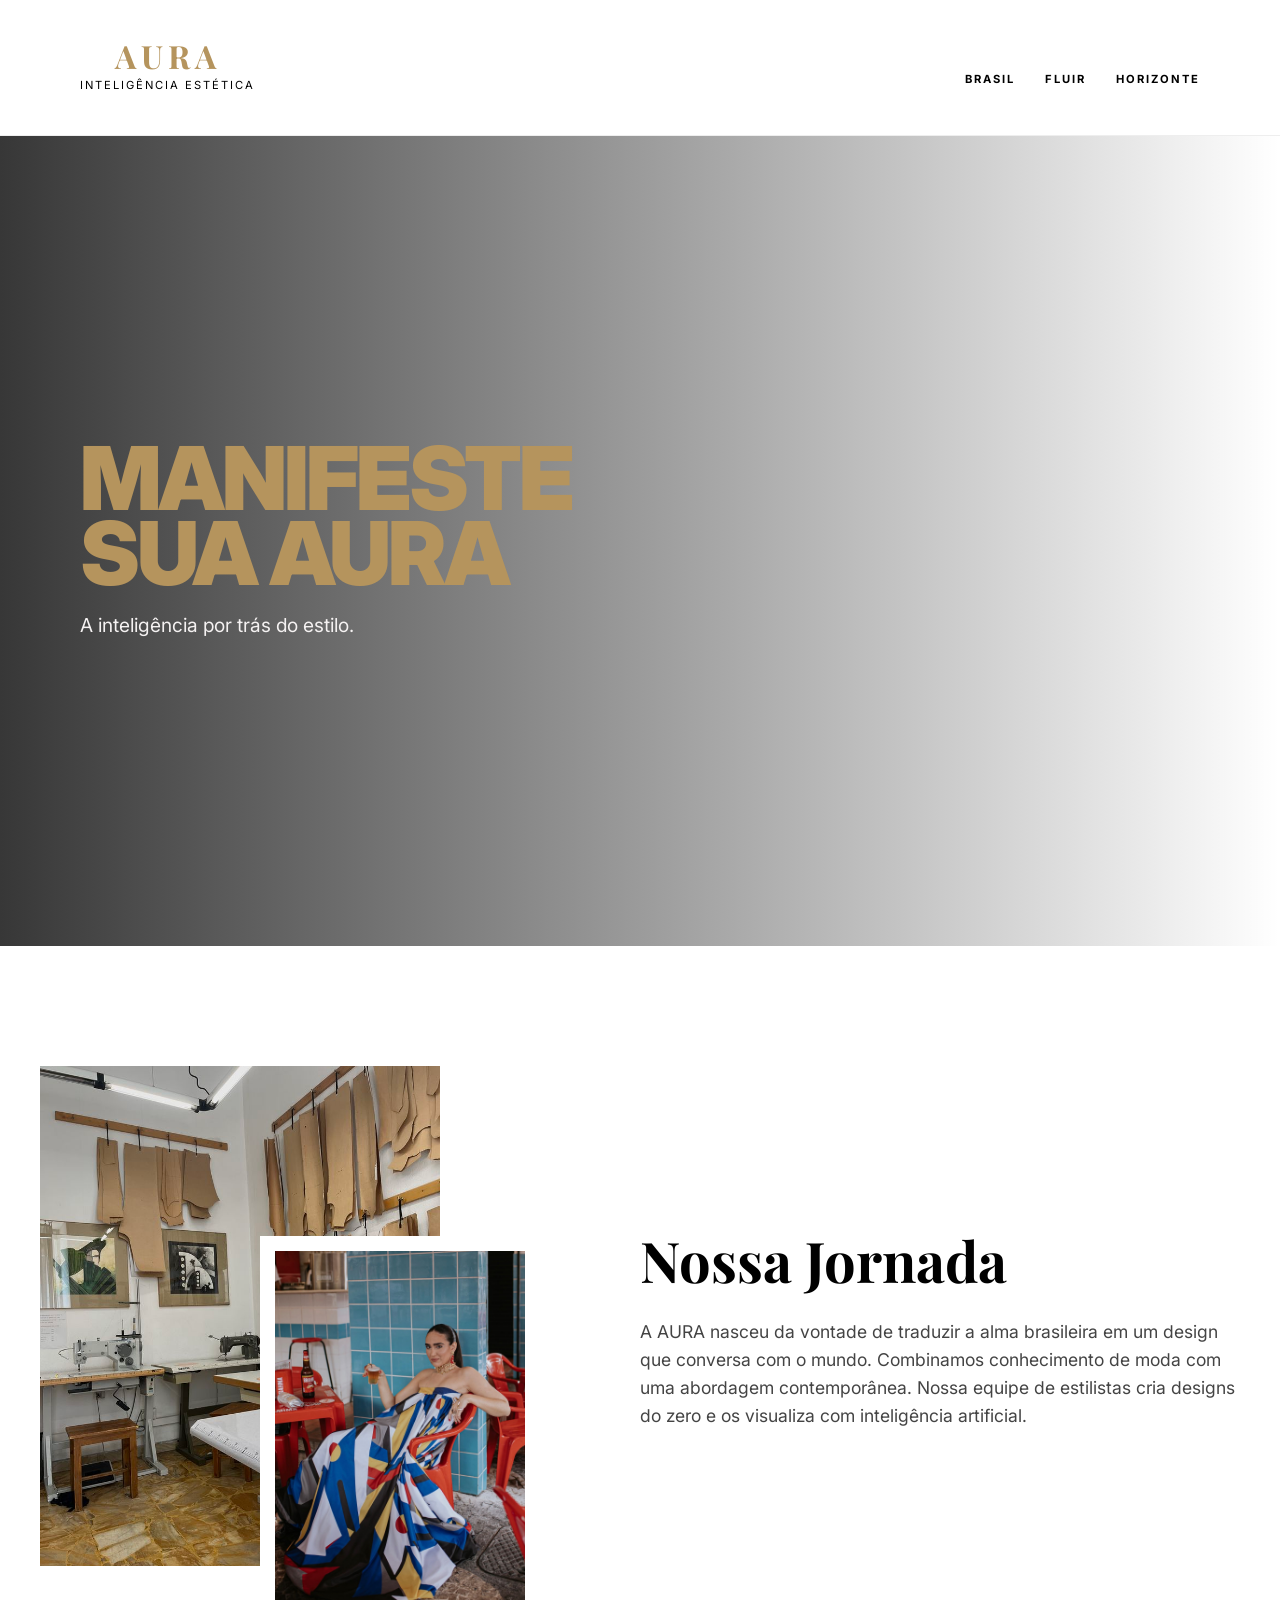
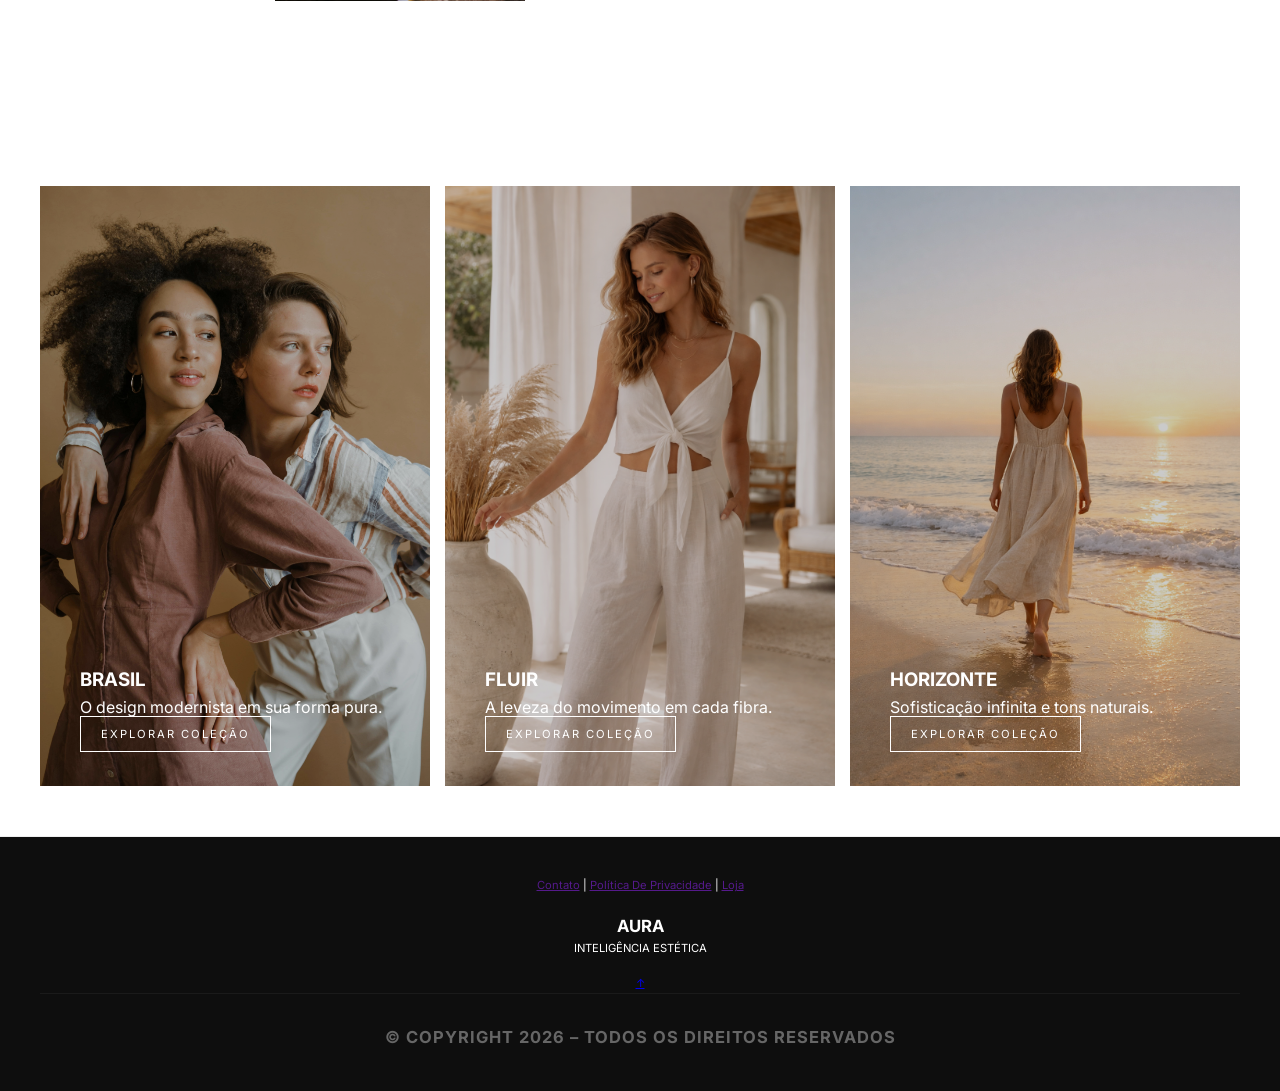
==== commit ededb9d9: "Alterações na coleção" ====
--- a/index.html
+++ b/index.html
@@ -22,7 +22,7 @@
                 <ul>
                     <li><a href="seção/brasil.html">BRASIL</a></li>
                     <li><a href="seção/fluir.html">FLUIR</a></li>
-                    <li><a href="seção/horizonte.html" class="link-loja">HORIZONTE</a></li>
+                    <li><a href="seção/horizonte.html">HORIZONTE</a></li>
                 </ul>
             </nav>
 
@@ -55,7 +55,6 @@
                 <p class="paragrafo-historia">
                     A AURA nasceu da vontade de traduzir a alma brasileira em um design que conversa com o mundo. Combinamos conhecimento de moda com uma abordagem contemporânea. Nossa equipe de estilistas cria designs do zero e os visualiza com inteligência artificial. 
                 </p>
-                <a href="#" class="link-historia">DESCUBRA MAIS →</a>
             </div>
         </div>
     </section>
@@ -75,7 +74,7 @@
         <img src="img/fluir.jpg" alt="Coleção Fluir">
         <div class="overlay-colecao">
             <h3>FLUIR</h3>
-            <p>A leveza do movimento em cada fibra.</p>
+            <p>A leveza do movimento em cada fibra. </p>
             <a href="seção/fluir.html" class="btn-shop">EXPLORAR COLEÇÃO</a>
         </div>
     </article>
@@ -93,28 +92,22 @@
     <footer class="rodape-aura">
         <div class="container-superior-rodape">
             <nav class="links-auxiliares">
-                <a href="#">Contato</a>
+                <a href="">Contato</a>
                 <span class="divisor">|</span>
-                <a href="#">Política De Privacidade</a>
+                <a href="">Política De Privacidade</a>
                 <span class="divisor">|</span>
-                <a href="#">Loja</a>
+                <a href="">Loja</a>
             </nav>
+            <br>
         </div>
 
         <div class="container-principal-rodape">
             <div class="logo-rodape-fundo">
                 <h2 class="logo-aura">AURA</h2>
-                <span class="sub-logo">BRASIL</span>
+                <span class="sub-logo">INTELIGÊNCIA ESTÉTICA</span>
             </div>
-
-            <div class="sociais-e-topo">
-                <div class="icones-sociais">
-                    <a href="#" class="circulo-social"><i class="fab fa-facebook-f"></i></a>
-                    <a href="#" class="circulo-social"><i class="fab fa-twitter"></i></a>
-                    <a href="#" class="circulo-social"><i class="fab fa-pinterest-p"></i></a>
-                    <a href="#" class="circulo-social"><i class="fab fa-instagram"></i></a>
-                    <a href="#" class="circulo-social"><i class="fab fa-tumblr"></i></a>
-                </div>
+<br>
+            
                 <a href="index.html" class="seta-topo">↑</a>
             </div>
         </div>
--- a/css/style.css
+++ b/css/style.css
@@ -1,5 +1,5 @@
 /* 
-   CONFIGURAÇÕES GERAIS
+    GERAIS
     */
 :root {
     --ouro: #b5945d;
@@ -94,7 +94,7 @@
 }
 
 /* 
-    SEÇÃO VÍDEO (HERO)
+    VÍDEO
    */
 .porta-entrada {
     position: relative;
@@ -155,7 +155,7 @@
 }
 
 /* 
-    SEÇÃO HISTÓRIA
+    HISTÓRIA
    */
 .secao-historia {
     padding: 120px 40px;
@@ -316,7 +316,7 @@
 
 
 /* 
-   ESTILOS GLOBAIS AURA
+   ESTILOS Brasil
  */
 
 :root {
@@ -333,9 +333,9 @@
     color: var(--preto);
 }
 
-/* ==========================================
+/* 
    CABECALHO
-   ========================================== */
+   */
 
 .cabecalho-principal {
     padding: 40px;
@@ -370,9 +370,9 @@
     letter-spacing: 2px;
 }
 
-/* ==========================================
-   INTRODUÇÃO COLEÇÃO
-   ========================================== */
+/* 
+   COLEÇÃO
+    */
 
 .intro-colecao {
     padding: 80px 20px;
@@ -393,9 +393,9 @@
     color: #555;
 }
 
-/* ==========================================
+/* 
    GRADE DE PRODUTOS
-   ========================================== */
+    */
 
 .grade-produtos {
     display: grid;
@@ -436,9 +436,9 @@
     margin-bottom: 20px;
 }
 
-/* ==========================================
+/* 
    BOTÃO DE COMPRA
-   ========================================== */
+   */
 
 .btn-adicionar {
     background: transparent;
@@ -457,9 +457,9 @@
     color: var(--branco);
 }
 
-/* ==========================================
+/* 
    RODAPÉ
-   ========================================== */
+    */
 
 .rodape-aura {
     text-align: center;
